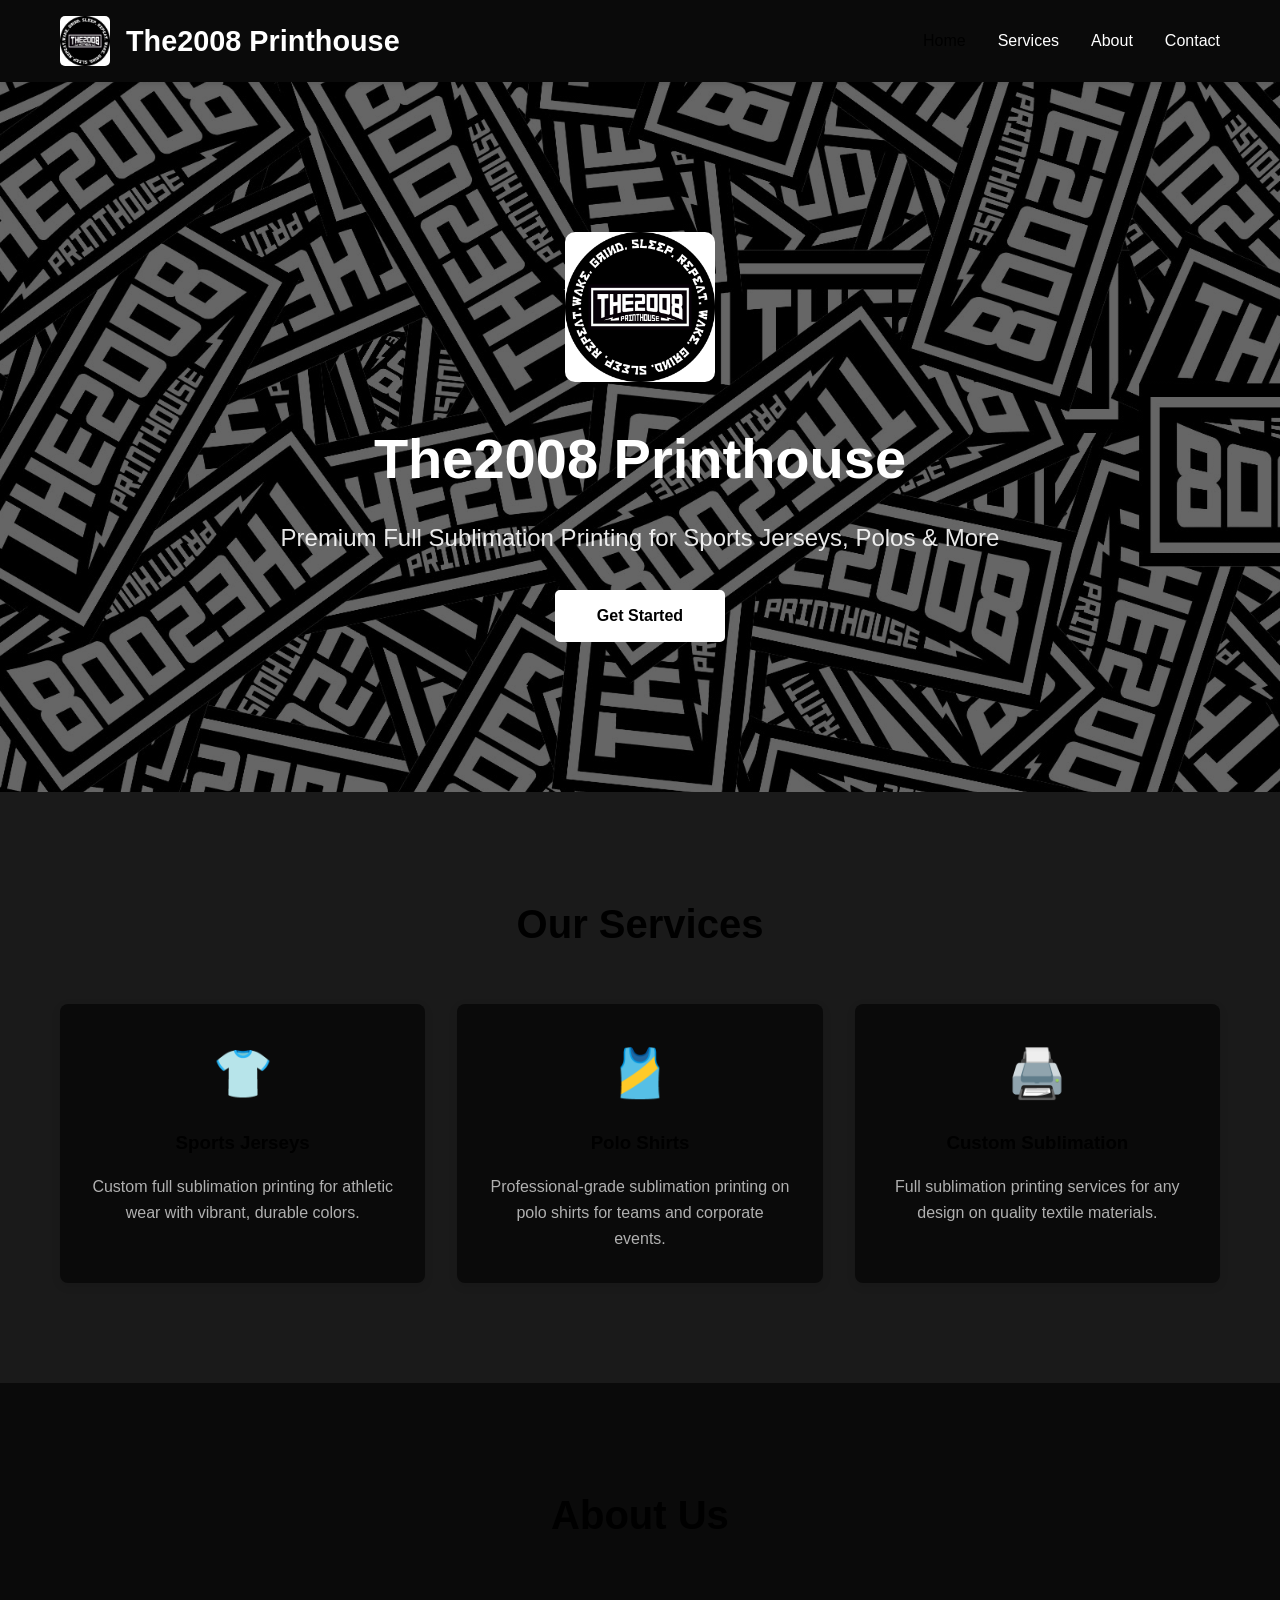
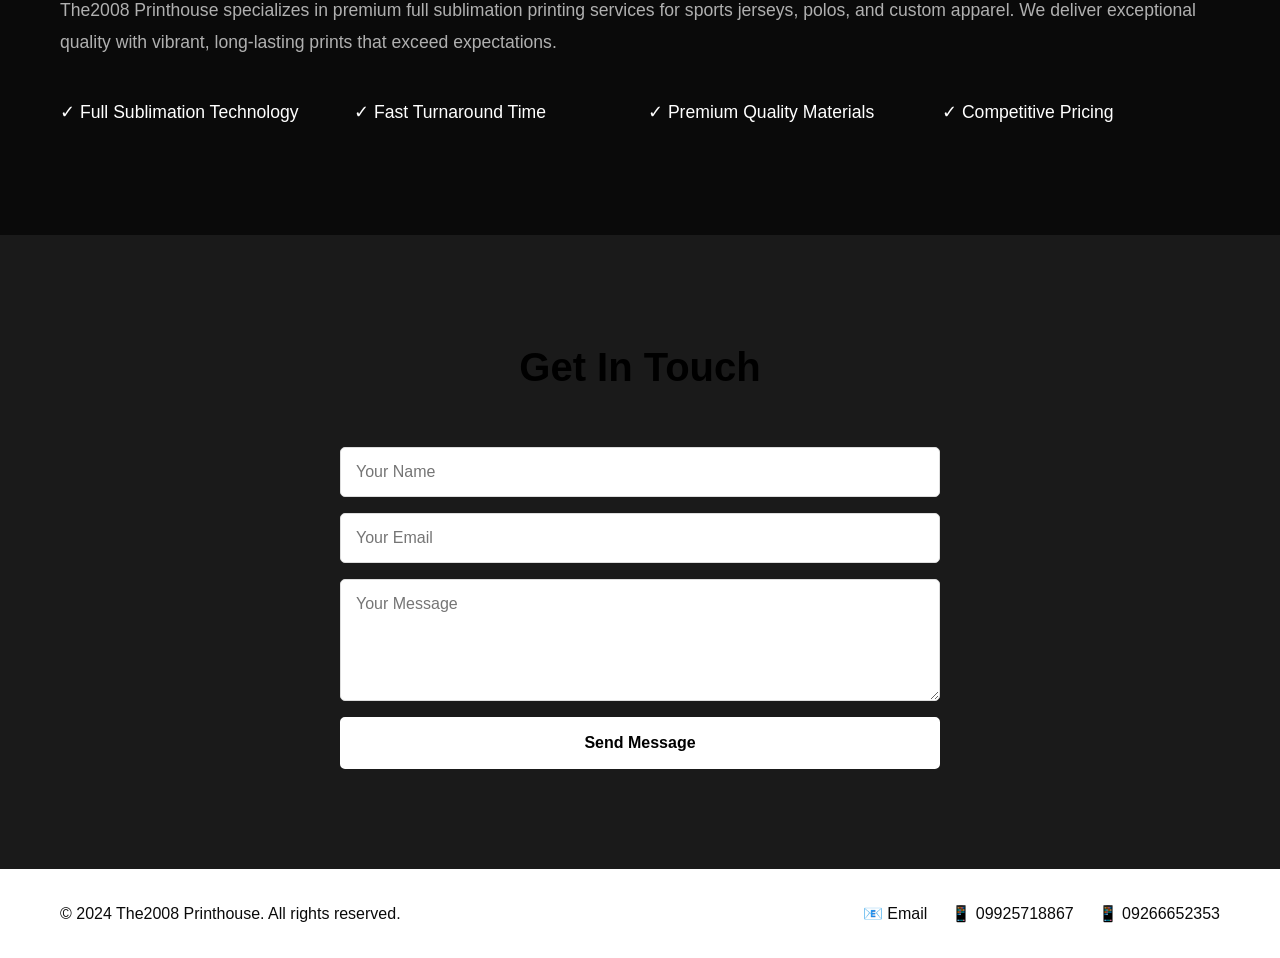
==== index.html @ deb14db1 "Add files via upload" ====
<!DOCTYPE html>
<html lang="en">
<head>
    <meta charset="UTF-8">
    <meta name="viewport" content="width=device-width, initial-scale=1.0">
    <title>The2008 Printhouse - Full Sublimation Printing Services</title>
    <link rel="stylesheet" href="styles.css">
</head>
<body>
    <!-- Navigation -->
    <nav class="navbar">
        <div class="container">
            <div class="logo">
                <img src="logo.jpg" alt="The2008 Printhouse Logo" class="logo-img">
                <span class="logo-text">The2008 Printhouse</span>
            </div>
            <ul class="nav-links">
                <li><a href="#home" class="nav-link active">Home</a></li>
                <li><a href="#services" class="nav-link">Services</a></li>
                <li><a href="#about" class="nav-link">About</a></li>
                <li><a href="#contact" class="nav-link">Contact</a></li>
            </ul>
            <button class="menu-toggle">☰</button>
        </div>
    </nav>

    <!-- Hero Section -->
    <section id="home" class="hero">
        <div class="hero-content">
            <img src="logo.jpg" alt="The2008 Printhouse" class="hero-logo">
            <h1>The2008 Printhouse</h1>
            <p>Premium Full Sublimation Printing for Sports Jerseys, Polos & More</p>
            <button class="cta-button">Get Started</button>
        </div>
    </section>

    <!-- Services Section -->
    <section id="services" class="services">
        <div class="container">
            <h2>Our Services</h2>
            <div class="services-grid">
                <div class="service-card">
                    <div class="service-icon">👕</div>
                    <h3>Sports Jerseys</h3>
                    <p>Custom full sublimation printing for athletic wear with vibrant, durable colors.</p>
                </div>
                <div class="service-card">
                    <div class="service-icon">🎽</div>
                    <h3>Polo Shirts</h3>
                    <p>Professional-grade sublimation printing on polo shirts for teams and corporate events.</p>
                </div>
                <div class="service-card">
                    <div class="service-icon">🖨️</div>
                    <h3>Custom Sublimation</h3>
                    <p>Full sublimation printing services for any design on quality textile materials.</p>
                </div>
            </div>
        </div>
    </section>

    <!-- About Section -->
    <section id="about" class="about">
        <div class="container">
            <h2>About Us</h2>
            <div class="about-content">
                <div class="about-text">
                    <p>The2008 Printhouse specializes in premium full sublimation printing services for sports jerseys, polos, and custom apparel. We deliver exceptional quality with vibrant, long-lasting prints that exceed expectations.</p>
                    <ul class="about-list">
                        <li>✓ Full Sublimation Technology</li>
                        <li>✓ Fast Turnaround Time</li>
                        <li>✓ Premium Quality Materials</li>
                        <li>✓ Competitive Pricing</li>
                    </ul>
                </div>
            </div>
        </div>
    </section>

    <!-- Contact Section -->
    <section id="contact" class="contact">
        <div class="container">
            <h2>Get In Touch</h2>
            <form class="contact-form" action="https://formsubmit.co/jjustinlouis@gmail.com" method="POST">
                <input type="text" name="name" placeholder="Your Name" required>
                <input type="email" name="email" placeholder="Your Email" required>
                <textarea name="message" placeholder="Your Message" rows="5" required></textarea>
                <input type="hidden" name="_captcha" value="false">
                <button type="submit" class="cta-button">Send Message</button>
            </form>
        </div>
    </section>

    <!-- Footer -->
    <footer class="footer">
        <div class="container">
            <p>&copy; 2024 The2008 Printhouse. All rights reserved.</p>
            <div class="social-links">
                <a href="mailto:jjustinlouis@gmail.com" class="social-link">📧 Email</a>
                <a href="tel:+639925718867" class="social-link">📱 09925718867</a>
                <a href="tel:+639266652353" class="social-link">📱 09266652353</a>
            </div>
        </div>
    </footer>

    <script src="script.js"></script>
</body>
</html>
---- styles.css ----
* {
    margin: 0;
    padding: 0;
    box-sizing: border-box;
}

:root {
    --primary-color: #000000;
    --secondary-color: #1a1a1a;
    --accent-color: #e0e0e0;
    --text-dark: #ffffff;
    --text-light: #b0b0b0;
    --white: #0a0a0a;
}

body {
    font-family: 'Segoe UI', Tahoma, Geneva, Verdana, sans-serif;
    line-height: 1.6;
    color: var(--text-dark);
}

.container {
    max-width: 1200px;
    margin: 0 auto;
    padding: 0 20px;
}

/* Navigation */
.navbar {
    background: var(--white);
    box-shadow: 0 2px 5px rgba(0,0,0,0.1);
    position: sticky;
    top: 0;
    z-index: 100;
}

.navbar .container {
    display: flex;
    justify-content: space-between;
    align-items: center;
    padding: 1rem 20px;
}

.logo {
    font-size: 1.8rem;
    font-weight: bold;
    color: var(--primary-color);
    display: flex;
    align-items: center;
    gap: 1rem;
}

.logo-img {
    height: 50px;
    width: 50px;
    object-fit: contain;
    border-radius: 5px;
}

.logo-text {
    color: var(--text-dark);
}

.nav-links {
    display: flex;
    list-style: none;
    gap: 2rem;
}

.nav-link {
    text-decoration: none;
    color: var(--text-dark);
    font-weight: 500;
    transition: color 0.3s;
}

.nav-link:hover,
.nav-link.active {
    color: var(--primary-color);
}

.menu-toggle {
    display: none;
    background: none;
    border: none;
    font-size: 1.5rem;
    cursor: pointer;
}

/* Hero Section */
.hero {
    background: linear-gradient(rgba(0, 0, 0, 0.6), rgba(0, 0, 0, 0.6)), url('background.jpg');
    background-size: cover;
    background-position: center;
    background-attachment: fixed;
    color: var(--text-dark);
    padding: 150px 20px;
    text-align: center;
    min-height: 600px;
    display: flex;
    align-items: center;
    justify-content: center;
}

.hero-content h1 {
    font-size: 3.5rem;
    margin-bottom: 1rem;
    animation: fadeInUp 0.8s ease;
}

.hero-logo {
    height: 150px;
    width: 150px;
    object-fit: contain;
    margin-bottom: 1.5rem;
    border-radius: 10px;
    animation: fadeInUp 0.8s ease;
}

.hero-content p {
    font-size: 1.5rem;
    margin-bottom: 2rem;
    opacity: 0.9;
}

@keyframes fadeInUp {
    from {
        opacity: 0;
        transform: translateY(30px);
    }
    to {
        opacity: 1;
        transform: translateY(0);
    }
}

/* Buttons */
.cta-button {
    background: #ffffff;
    color: #000000;
    border: 2px solid #ffffff;
    padding: 15px 40px;
    font-size: 1rem;
    border-radius: 5px;
    cursor: pointer;
    transition: all 0.3s;
    font-weight: 600;
}

.cta-button:hover {
    background: #e0e0e0;
    transform: translateY(-2px);
    box-shadow: 0 5px 15px rgba(255,255,255,0.6);
}

/* Services Section */
.services {
    padding: 100px 20px;
    background: var(--secondary-color);
}

.services h2,
.about h2,
.contact h2 {
    text-align: center;
    font-size: 2.5rem;
    margin-bottom: 3rem;
    color: var(--primary-color);
}

.services-grid {
    display: grid;
    grid-template-columns: repeat(auto-fit, minmax(300px, 1fr));
    gap: 2rem;
}

.service-card {
    background: var(--white);
    padding: 2rem;
    border-radius: 8px;
    text-align: center;
    box-shadow: 0 3px 10px rgba(0,0,0,0.1);
    transition: transform 0.3s, box-shadow 0.3s;
}

.service-card:hover {
    transform: translateY(-5px);
    box-shadow: 0 8px 20px rgba(0,0,0,0.15);
}

.service-icon {
    font-size: 3rem;
    margin-bottom: 1rem;
}

.service-card h3 {
    color: var(--primary-color);
    margin-bottom: 1rem;
}

.service-card p {
    color: var(--text-light);
}

/* About Section */
.about {
    padding: 100px 20px;
    background: var(--white);
}

.about-content {
    display: grid;
    grid-template-columns: 1fr;
    gap: 3rem;
    align-items: center;
}

.about-text p {
    font-size: 1.1rem;
    margin-bottom: 2rem;
    color: var(--text-light);
    line-height: 1.8;
}

.about-list {
    list-style: none;
    display: grid;
    grid-template-columns: repeat(auto-fit, minmax(250px, 1fr));
    gap: 1rem;
}

.about-list li {
    font-size: 1.1rem;
    padding: 0.5rem 0;
}

/* Contact Section */
.contact {
    padding: 100px 20px;
    background: var(--secondary-color);
}

.contact-form {
    max-width: 600px;
    margin: 0 auto;
    display: flex;
    flex-direction: column;
    gap: 1rem;
}

.contact-form input,
.contact-form textarea {
    padding: 15px;
    border: 1px solid #ddd;
    border-radius: 5px;
    font-family: inherit;
    font-size: 1rem;
    transition: border-color 0.3s;
}

.contact-form input:focus,
.contact-form textarea:focus {
    outline: none;
    border-color: var(--primary-color);
    box-shadow: 0 0 5px rgba(0,102,204,0.2);
}

/* Footer */
.footer {
    background: var(--text-dark);
    color: var(--white);
    padding: 2rem 20px;
    text-align: center;
}

.footer .container {
    display: flex;
    justify-content: space-between;
    align-items: center;
    flex-wrap: wrap;
    gap: 2rem;
}

.social-links {
    display: flex;
    gap: 1.5rem;
}

.social-link {
    color: var(--white);
    text-decoration: none;
    transition: color 0.3s;
}

.social-link:hover {
    color: var(--primary-color);
}

/* Responsive Design */
@media (max-width: 768px) {
    .nav-links {
        display: none;
        position: absolute;
        top: 60px;
        left: 0;
        right: 0;
        flex-direction: column;
        background: var(--white);
        padding: 1rem;
        gap: 0;
    }

    .nav-links.active {
        display: flex;
    }

    .menu-toggle {
        display: block;
    }

    .hero-content h1 {
        font-size: 2rem;
    }

    .hero-content p {
        font-size: 1rem;
    }

    .services h2,
    .about h2,
    .contact h2 {
        font-size: 2rem;
    }

    .footer .container {
        flex-direction: column;
    }
}
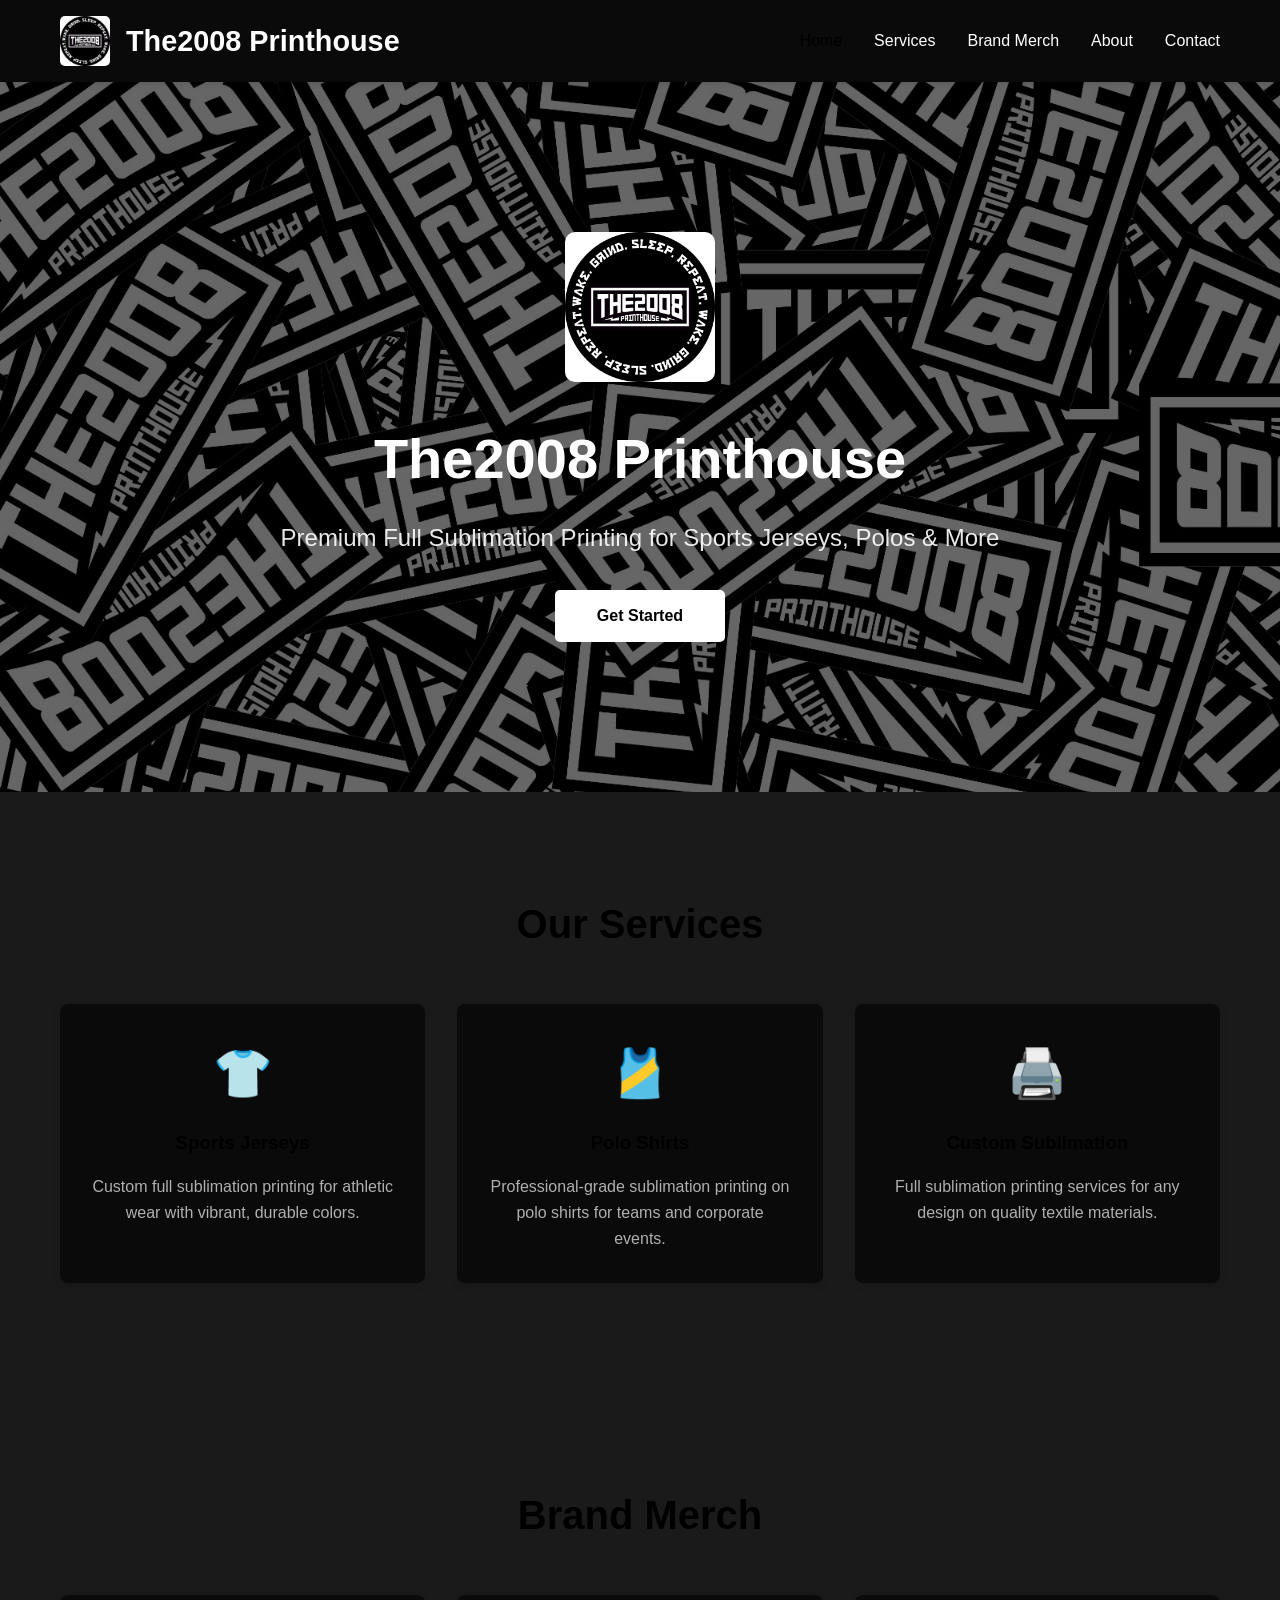
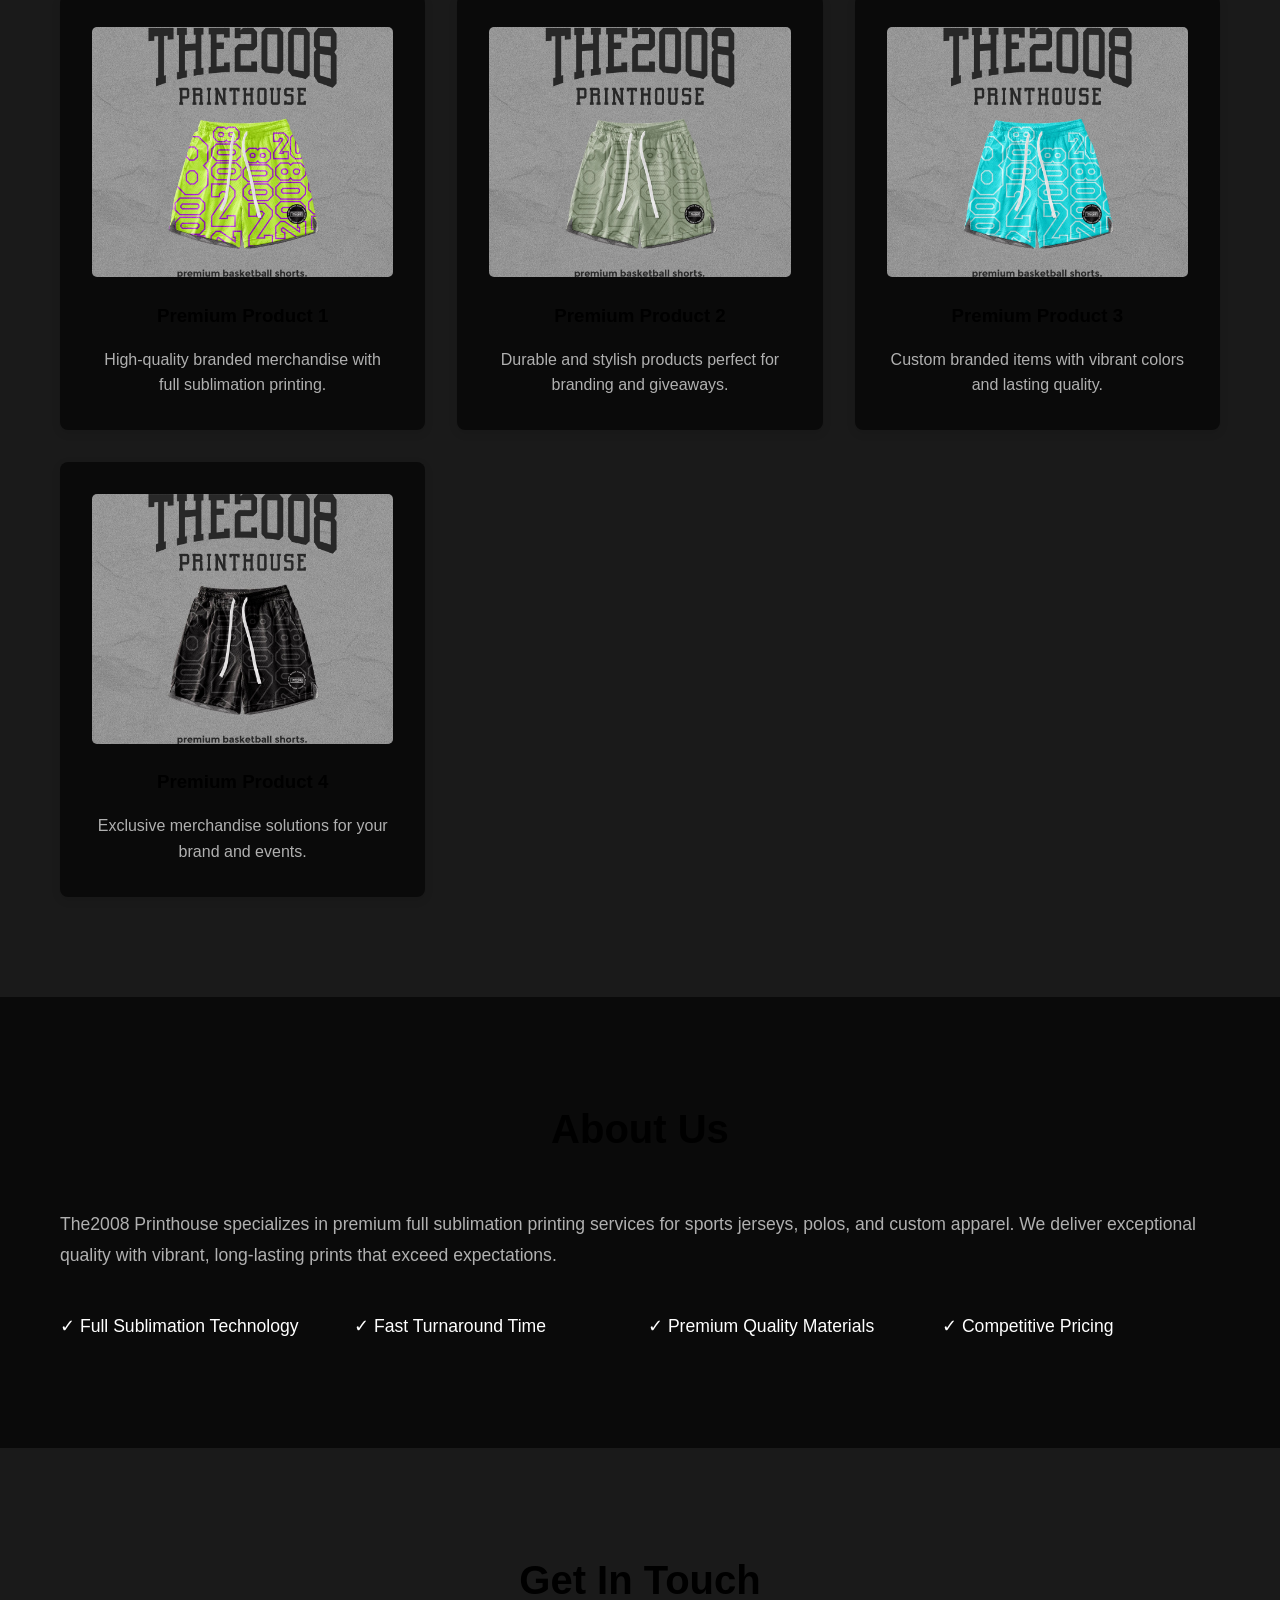
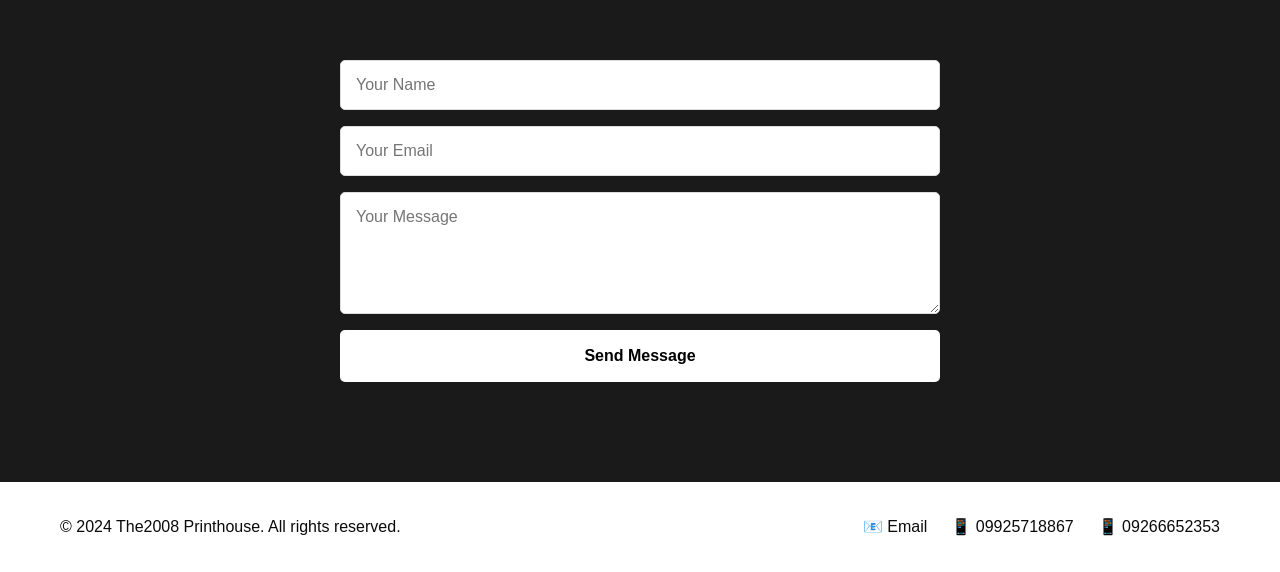
==== commit 8ec78e92: "Initial website with brand merch photos" ====
--- a/index.html
+++ b/index.html
@@ -17,6 +17,7 @@
             <ul class="nav-links">
                 <li><a href="#home" class="nav-link active">Home</a></li>
                 <li><a href="#services" class="nav-link">Services</a></li>
+                <li><a href="#merch" class="nav-link">Brand Merch</a></li>
                 <li><a href="#about" class="nav-link">About</a></li>
                 <li><a href="#contact" class="nav-link">Contact</a></li>
             </ul>
@@ -53,6 +54,35 @@
                     <div class="service-icon">🖨️</div>
                     <h3>Custom Sublimation</h3>
                     <p>Full sublimation printing services for any design on quality textile materials.</p>
+                </div>
+            </div>
+        </div>
+    </section>
+
+    <!-- Brand Merch Section -->
+    <section id="merch" class="services">
+        <div class="container">
+            <h2>Brand Merch</h2>
+            <div class="services-grid">
+                <div class="service-card">
+                    <img src="681364808_1586541473478537_3890769388810598459_n.jpg" alt="Product 1" class="merch-image">
+                    <h3>Premium Product 1</h3>
+                    <p>High-quality branded merchandise with full sublimation printing.</p>
+                </div>
+                <div class="service-card">
+                    <img src="684405053_1586541476811870_2638230059534896612_n.jpg" alt="Product 2" class="merch-image">
+                    <h3>Premium Product 2</h3>
+                    <p>Durable and stylish products perfect for branding and giveaways.</p>
+                </div>
+                <div class="service-card">
+                    <img src="684497734_1586541526811865_9006497004919776328_n.jpg" alt="Product 3" class="merch-image">
+                    <h3>Premium Product 3</h3>
+                    <p>Custom branded items with vibrant colors and lasting quality.</p>
+                </div>
+                <div class="service-card">
+                    <img src="685694161_1586541480145203_5114949070574142775_n.jpg" alt="Product 4" class="merch-image">
+                    <h3>Premium Product 4</h3>
+                    <p>Exclusive merchandise solutions for your brand and events.</p>
                 </div>
             </div>
         </div>
--- a/styles.css
+++ b/styles.css
@@ -181,6 +181,15 @@
     text-align: center;
     box-shadow: 0 3px 10px rgba(0,0,0,0.1);
     transition: transform 0.3s, box-shadow 0.3s;
+    overflow: hidden;
+}
+
+.merch-image {
+    width: 100%;
+    height: 250px;
+    object-fit: cover;
+    border-radius: 5px;
+    margin-bottom: 1rem;
 }
 
 .service-card:hover {
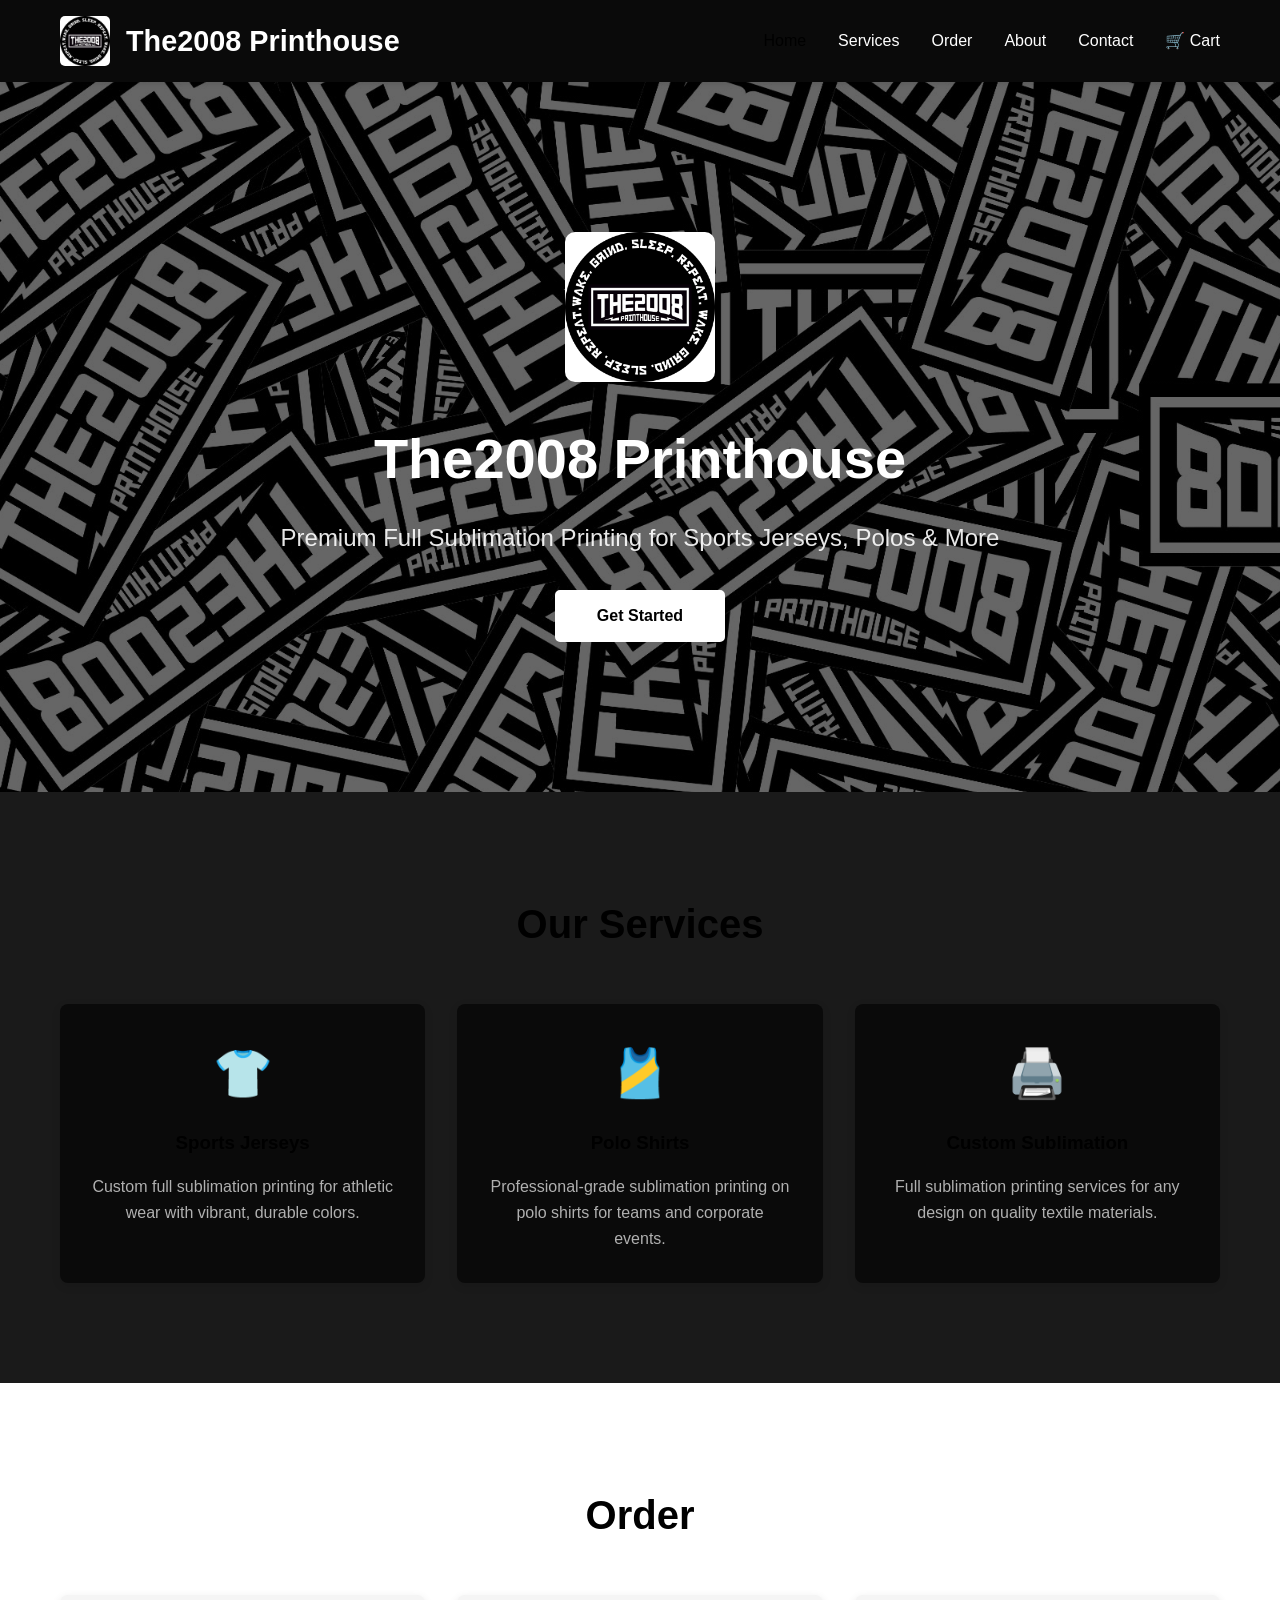
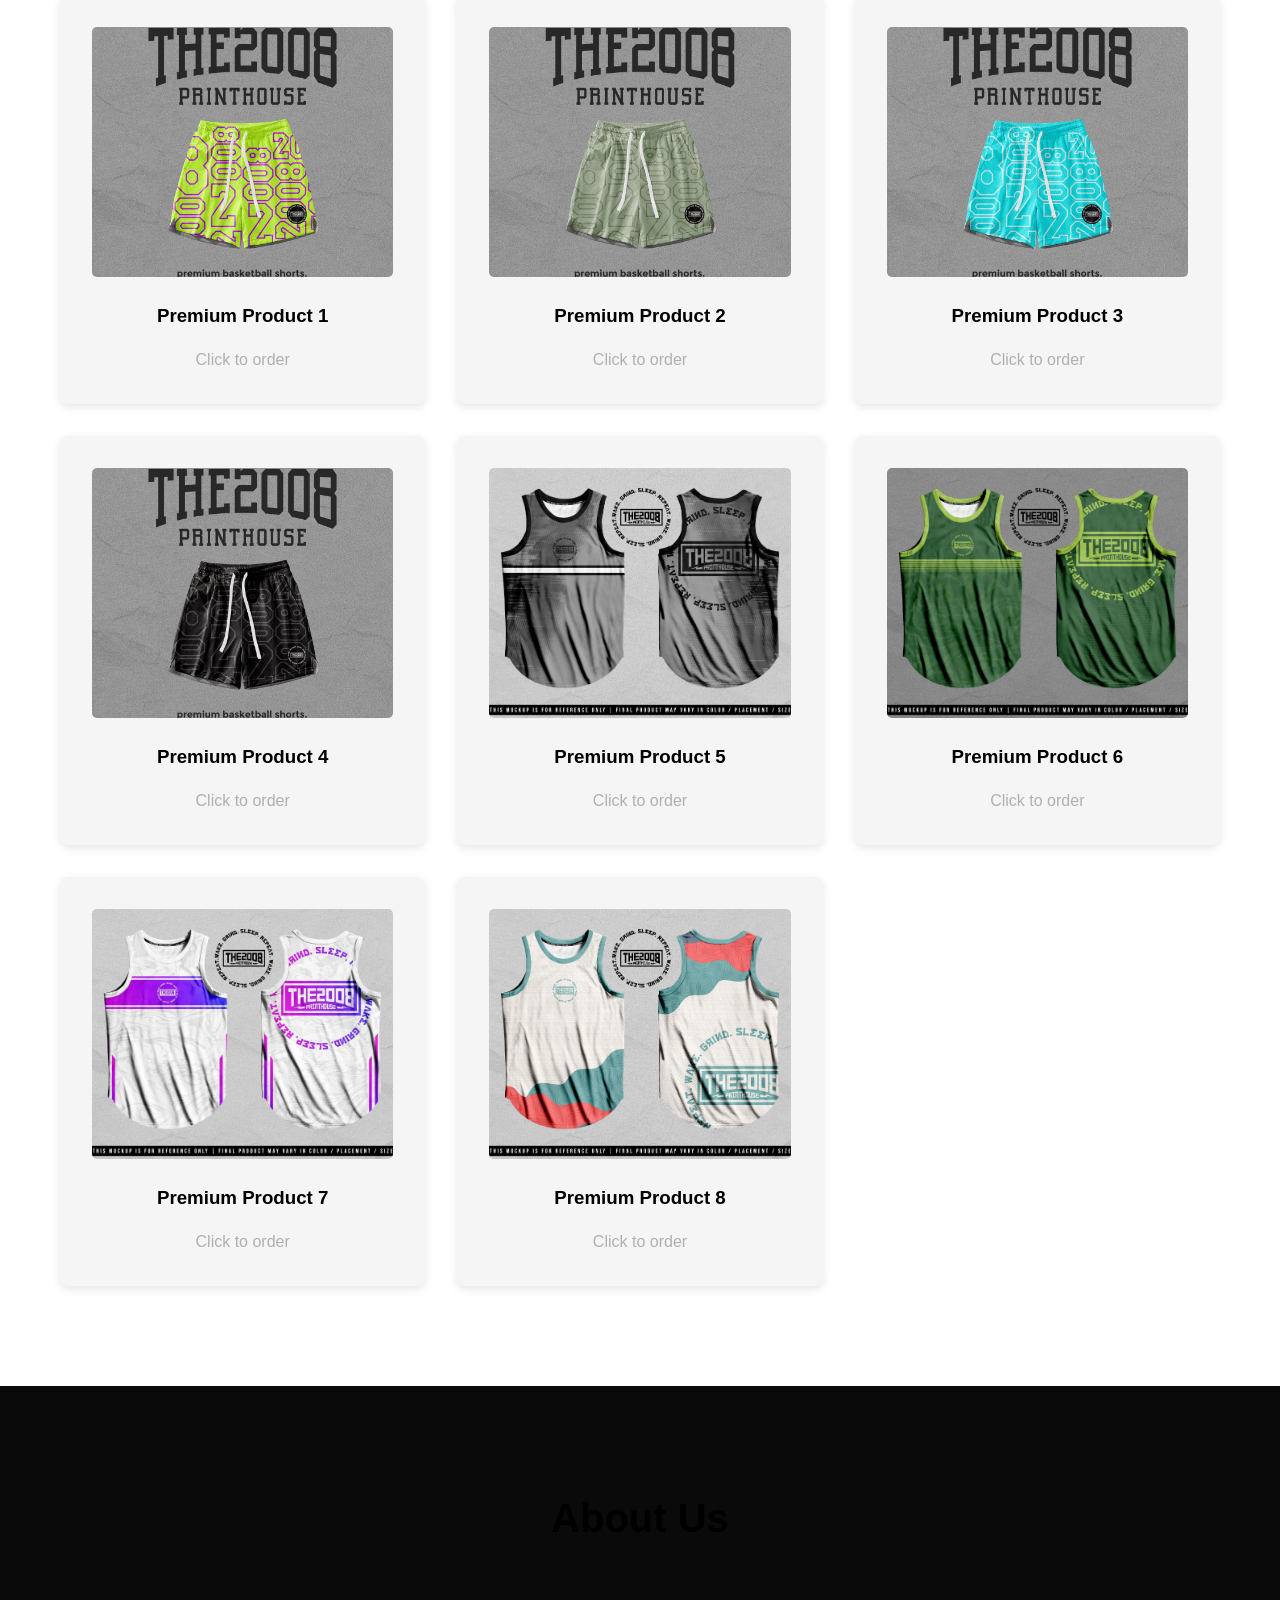
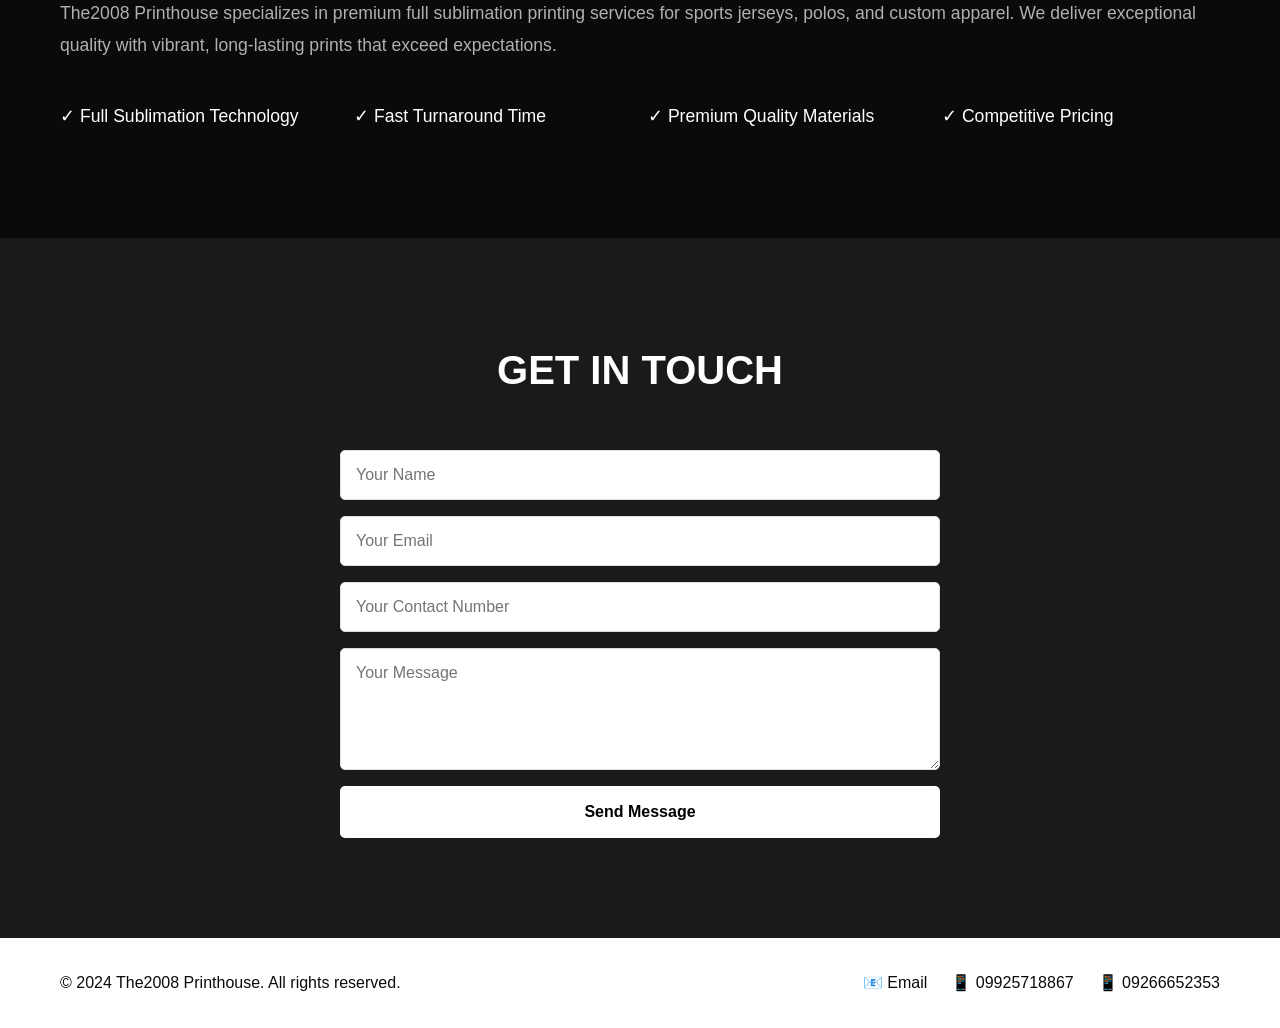
==== commit 75882652: "Added 4 new products with new photos" ====
--- a/index.html
+++ b/index.html
@@ -17,9 +17,10 @@
             <ul class="nav-links">
                 <li><a href="#home" class="nav-link active">Home</a></li>
                 <li><a href="#services" class="nav-link">Services</a></li>
-                <li><a href="#merch" class="nav-link">Brand Merch</a></li>
+                <li><a href="#order" class="nav-link">Order</a></li>
                 <li><a href="#about" class="nav-link">About</a></li>
                 <li><a href="#contact" class="nav-link">Contact</a></li>
+                <li><a href="cart.html" class="nav-link">🛒 Cart</a></li>
             </ul>
             <button class="menu-toggle">☰</button>
         </div>
@@ -59,30 +60,66 @@
         </div>
     </section>
 
-    <!-- Brand Merch Section -->
-    <section id="merch" class="services">
+    <!-- Order Section -->
+    <section id="order" class="services order-section">
         <div class="container">
-            <h2>Brand Merch</h2>
+            <h2>Order</h2>
             <div class="services-grid">
                 <div class="service-card">
-                    <img src="681364808_1586541473478537_3890769388810598459_n.jpg" alt="Product 1" class="merch-image">
-                    <h3>Premium Product 1</h3>
-                    <p>High-quality branded merchandise with full sublimation printing.</p>
+                    <a href="product1.html" class="order-link">
+                        <img src="681364808_1586541473478537_3890769388810598459_n.jpg" alt="Product 1" class="merch-image">
+                        <h3>Premium Product 1</h3>
+                        <p>Click to order</p>
+                    </a>
                 </div>
                 <div class="service-card">
-                    <img src="684405053_1586541476811870_2638230059534896612_n.jpg" alt="Product 2" class="merch-image">
-                    <h3>Premium Product 2</h3>
-                    <p>Durable and stylish products perfect for branding and giveaways.</p>
+                    <a href="product2.html" class="order-link">
+                        <img src="684405053_1586541476811870_2638230059534896612_n.jpg" alt="Product 2" class="merch-image">
+                        <h3>Premium Product 2</h3>
+                        <p>Click to order</p>
+                    </a>
                 </div>
                 <div class="service-card">
-                    <img src="684497734_1586541526811865_9006497004919776328_n.jpg" alt="Product 3" class="merch-image">
-                    <h3>Premium Product 3</h3>
-                    <p>Custom branded items with vibrant colors and lasting quality.</p>
+                    <a href="product3.html" class="order-link">
+                        <img src="684497734_1586541526811865_9006497004919776328_n.jpg" alt="Product 3" class="merch-image">
+                        <h3>Premium Product 3</h3>
+                        <p>Click to order</p>
+                    </a>
                 </div>
                 <div class="service-card">
-                    <img src="685694161_1586541480145203_5114949070574142775_n.jpg" alt="Product 4" class="merch-image">
-                    <h3>Premium Product 4</h3>
-                    <p>Exclusive merchandise solutions for your brand and events.</p>
+                    <a href="product4.html" class="order-link">
+                        <img src="685694161_1586541480145203_5114949070574142775_n.jpg" alt="Product 4" class="merch-image">
+                        <h3>Premium Product 4</h3>
+                        <p>Click to order</p>
+                    </a>
+                </div>
+                <div class="service-card">
+                    <a href="product5.html" class="order-link">
+                        <img src="672159263_1574033428062675_7346448744247067726_n.jpg" alt="Product 5" class="merch-image">
+                        <h3>Premium Product 5</h3>
+                        <p>Click to order</p>
+                    </a>
+                </div>
+                <div class="service-card">
+                    <a href="product6.html" class="order-link">
+                        <img src="672687754_1574033468062671_8124170740212282727_n.jpg" alt="Product 6" class="merch-image">
+                        <h3>Premium Product 6</h3>
+                        <p>Click to order</p>
+                    </a>
+                </div>
+                <div class="service-card">
+                    <a href="product7.html" class="order-link">
+                        <img src="673424813_1573711998094818_4067966130015358829_n.jpg" alt="Product 7" class="merch-image">
+                        <h3>Premium Product 7</h3>
+                        <p>Click to order</p>
+                    </a>
+                </div>
+                <div class="service-card">
+                    <a href="product8.html" class="order-link">
+                        <img src="673527427_1574033431396008_9127443850598844839_n.jpg" alt="Product 8" class="merch-image">
+                        <h3>Premium Product 8</h3>
+                        <p>Click to order</p>
+                    </a>
                 </div>
             </div>
         </div>
@@ -109,10 +146,11 @@
     <!-- Contact Section -->
     <section id="contact" class="contact">
         <div class="container">
-            <h2>Get In Touch</h2>
+            <h2 class="contact-title">GET IN TOUCH</h2>
             <form class="contact-form" action="https://formsubmit.co/jjustinlouis@gmail.com" method="POST">
                 <input type="text" name="name" placeholder="Your Name" required>
                 <input type="email" name="email" placeholder="Your Email" required>
+                <input type="tel" name="phone" placeholder="Your Contact Number" required>
                 <textarea name="message" placeholder="Your Message" rows="5" required></textarea>
                 <input type="hidden" name="_captcha" value="false">
                 <button type="submit" class="cta-button">Send Message</button>
--- a/styles.css
+++ b/styles.css
@@ -159,6 +159,18 @@
     background: var(--secondary-color);
 }
 
+.order-section {
+    background: #ffffff !important;
+}
+
+.order-section h2 {
+    color: #000000 !important;
+}
+
+.order-section .service-card {
+    background: #f5f5f5;
+}
+
 .services h2,
 .about h2,
 .contact h2 {
@@ -184,6 +196,27 @@
     overflow: hidden;
 }
 
+.order-link {
+    text-decoration: none;
+    color: inherit;
+    display: block;
+    cursor: pointer;
+    transition: all 0.3s;
+}
+
+.order-link:hover {
+    opacity: 0.8;
+    transform: scale(1.02);
+}
+
+.order-link h3 {
+    color: var(--primary-color);
+}
+
+.order-link p {
+    color: var(--text-light);
+}
+
 .merch-image {
     width: 100%;
     height: 250px;
@@ -247,6 +280,10 @@
 .contact {
     padding: 100px 20px;
     background: var(--secondary-color);
+}
+
+.contact-title {
+    color: #ffffff !important;
 }
 
 .contact-form {
